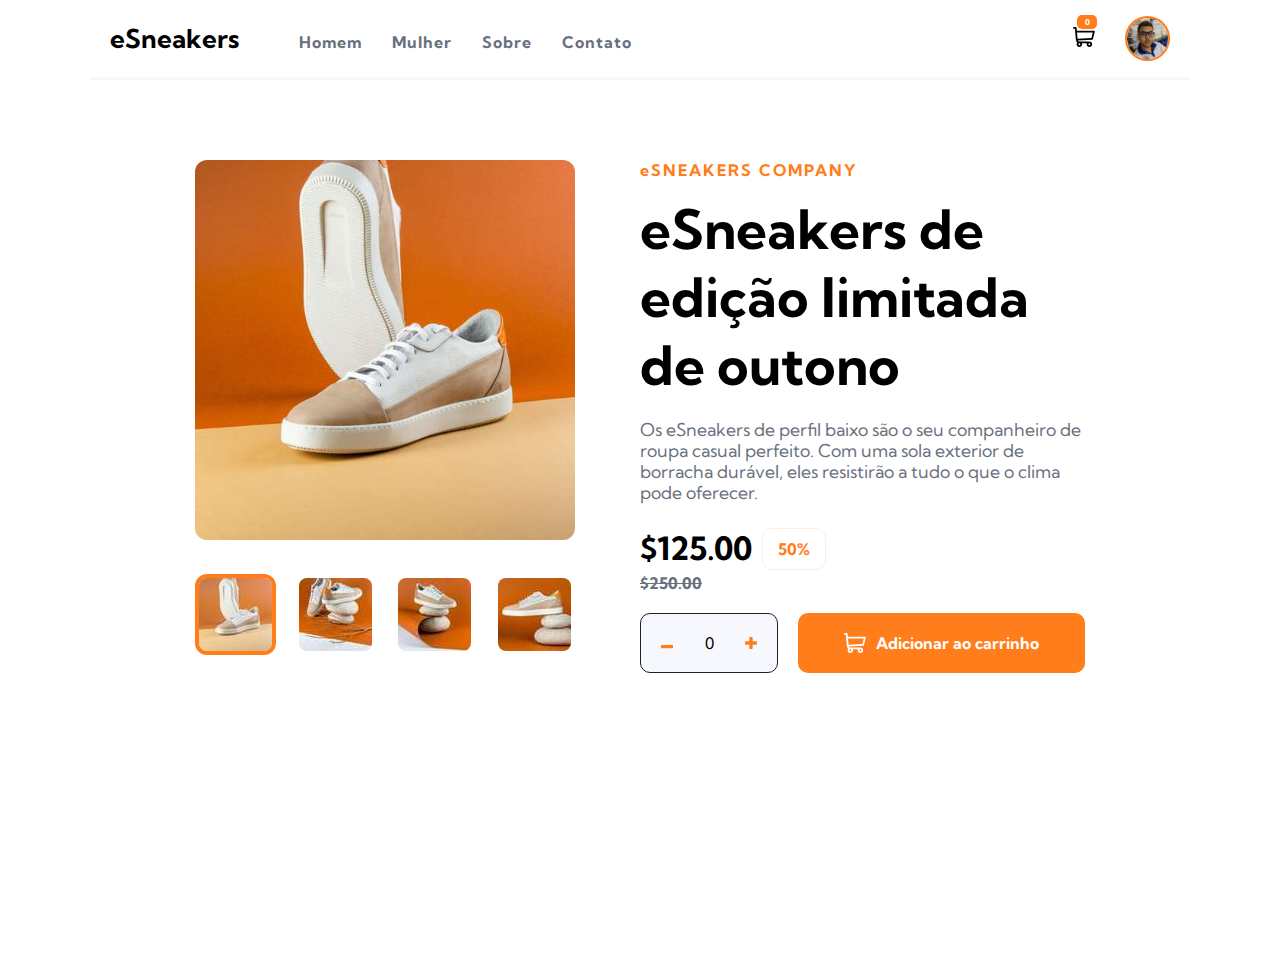
==== index.html @ 0f483d2b "fixed bugs" ====
<!DOCTYPE html>
<html lang="pt-br">
<head>
    <meta charset="UTF-8">
    <meta http-equiv="X-UA-Compatible" content="IE=edge">
    <meta name="viewport" content="width=device-width, initial-scale=1.0">
    <link rel="preconnect" href="https://fonts.googleapis.com">
    <link rel="preconnect" href="https://fonts.gstatic.com" crossorigin>
    <link href="https://fonts.googleapis.com/css2?family=Kumbh+Sans:wght@400;700&display=swap" rel="stylesheet">
    <link rel="stylesheet" href="/./assets/css/main.css">
    <title>eSneakers</title>
</head>
<body>
    <header>
        <div class="left-side">
            <div class="menu__mobile">
                <div class="line"></div>
                <div class="line"></div>
                <div class="line"></div>
            </div>
            <h5 id="logo">eSneakers</h5>
            <nav>
                <ul class="menu">
                    <li>Homem</li>
                    <li>Mulher</li>
                    <li>Sobre</li>
                    <li>Contato</li>
                </ul>
            </nav>
        </div>
        <div class="right-side">
            <div class="cart">
                <img src="/./assets/icons/icon-cart.svg" alt="">
                <span id="cart__amount">0</span>
            </div>
            <div class="person">
                <img src="/./assets/images/image-perfil.jpg" alt="">
            </div>
        </div>
    </header>
    <main>
        <div class="container">
            <section class="product">
                <div class="product__side-left">
                    <div class="product__main-image">
                        <div class="arrow-previous">
                            <img src="/./assets/icons/icon-previous.svg" alt="">
                        </div>
                        <img src="/./assets/images/image-product-1.jpg" alt="" class="image-actual">
                        <div class="arrow-next">
                            <img src="/./assets/icons/icon-next.svg" alt="">
                        </div>
                    </div>
                    <div class="images-thumbnail">
                        <div class="image-thumbnail active" data-number="0">
                            <img src="/./assets/images/image-product-1-thumbnail.jpg" alt="">
                        </div>
                        <div class="image-thumbnail" data-number="1">
                            <img src="/./assets/images/image-product-2-thumbnail.jpg" alt="">
                        </div>
                        <div class="image-thumbnail" data-number="2">
                            <img src="/./assets/images/image-product-3-thumbnail.jpg" alt="">
                        </div>
                        <div class="image-thumbnail" data-number="3">
                            <img src="/./assets/images/image-product-4-thumbnail.jpg" alt="">
                        </div>
                    </div>
                </div>
                <div class="product__side-right">
                    <div class="product__description">
                        <div class="product__description-company">eSNEAKERS COMPANY</div>
                        <div class="product__description-edition">
                            <h1>eSneakers de edição limitada de outono</h1>
                        </div>
                        <div class="product__description-text">
                            Os eSneakers de perfil baixo são o seu companheiro de roupa casual perfeito. 
                            Com uma sola exterior de borracha durável, 
                            eles resistirão a tudo o que o clima pode oferecer.
                        </div>
                        <div class="product_description-values">
                            <div class="product__description-price">$125.00</div>
                            <div class="product__description--old-price">$250.00</div>
                        </div>     
                    </div>
                    <div class="product__add-cart">
                        <div class="product__add-cart--btns">
                            <div class="product__add-cart--btnDown">
                                <img src="/./assets/icons/icon-minus.svg" alt="">
                            </div>                    
                            <div class="product__add-cart--amount">0</div>
                            <div class="product__add-cart--btnUp">
                                <img src="/./assets/icons/icon-plus.svg" alt="">
                            </div>
                        </div>
                        <div class="product__add-cart--button">
                            <svg width="22" height="20" xmlns="http://www.w3.org/2000/svg"><path d="M20.925 3.641H3.863L3.61.816A.896.896 0 0 0 2.717 0H.897a.896.896 0 1 0 0 1.792h1l1.031 11.483c.073.828.52 1.726 1.291 2.336C2.83 17.385 4.099 20 6.359 20c1.875 0 3.197-1.87 2.554-3.642h4.905c-.642 1.77.677 3.642 2.555 3.642a2.72 2.72 0 0 0 2.717-2.717 2.72 2.72 0 0 0-2.717-2.717H6.365c-.681 0-1.274-.41-1.53-1.009l14.321-.842a.896.896 0 0 0 .817-.677l1.821-7.283a.897.897 0 0 0-.87-1.114ZM6.358 18.208a.926.926 0 0 1 0-1.85.926.926 0 0 1 0 1.85Zm10.015 0a.926.926 0 0 1 0-1.85.926.926 0 0 1 0 1.85Zm2.021-7.243-13.8.81-.57-6.341h15.753l-1.383 5.53Z" fill="#000000" fill-rule="nonzero"/></svg>
                            Adicionar ao carrinho
                        </div>
                    </div>
                </div>
            </section>
        </div>
    </main>
    <script src="/./src/js/JSON.js"></script>
    <script src="/./src/js/main.js"></script>
    <script src="/src/js/modal.js"></script>
</body>
</html>
---- assets/css/main.css ----
:root{
    --orange-color: hsl(26, 100%, 55%);
    --pale-color: hsl(25, 100%, 94%);
    --blue-color: hsl(220, 13%, 13%);
    --dark--blue-color: hsl(219, 9%, 45%);
    --gray-blue--color: hsl(220, 14%, 75%);
    --light-gray--color: hsl(223, 64%, 98%);
    --white-color: hsl(0, 0%, 100%);
    --black-color:(with 75% opacity for lightbox background): hsl(0, 0%, 0%);
}
*{
    margin: 0;
    padding: 0;
    box-sizing: border-box;
    font-family: 'Kumbh Sans', sans-serif;
    text-decoration: none;
    list-style: none;
}

body,html{
    position: relative;
    overflow-x: hidden;
}
/*       */
header,
main{
    margin: auto;
}
main{
    max-width: 950px;
    min-height: 100vh;
    padding: 80px 30px;
}
/*       */

/* HEADER */
header{
    display: flex;
    align-items: center;
    justify-content: space-between;
    border-bottom: 3px solid var(--light-gray--color);
    height: 80px;
    max-width: 1100px;
    padding: 0 20px;
}

/* LEFT SIDE */
.left-side{
}
.menu__mobile{
    display: none;
    cursor: pointer;
    margin-right: 40px;
}
.line{
    height: 5px;
    margin: 5px 0;
    width: 30px;
    background-color: var(--blue-color);
    border-radius: 5px;
    transition: 0.3s all ease;

}
.menu{
    display: flex;
    font-weight: 700;
    color: var(--dark--blue-color);
    letter-spacing: 1px;
    height: 100%;
    transition: 0.3s all ease-in;

}
.menu li{
    border-bottom: 3px solid transparent;
    padding: 35px 15px 25px;
    cursor: pointer;
}
.menu li:hover{
    border-color: var(--orange-color);
}
#logo{
    font-size: 26px;
    margin-right: 45px;
}

/*       */

.left-side,
.right-side{
    display: flex;
    align-items: center;
    height: 100%;
    margin: 30px 0;
}

/* RIGHT-SIDE */
.person{
    border: 2px solid var(--orange-color);
    width: 45px;
    height: 45px;
    margin-left: 30px;
}
.cart{
    position: relative;
    cursor: pointer;
}
#cart__amount{
    position: absolute;
    top: -12px;
    right: -2px;
    font-size: 0.5em;
    font-weight: 700;
    background-color: var(--orange-color);
    color: var(--white-color);
    border-radius: 5px;
    padding: 2px 5px;
    min-width: 20px;
    text-align: center;
}
.person img{
    width: 100%;
    height: 100%;
}
.person,
.person img{
    border-radius: 50%;
}
/*           */

/* CONTAINER */
.container{
}
/* IMAGENS DOS PRODUTOS */
.product__side-left{
    display: flex;
    flex-direction: column;
    max-width: 380px;
}
.product{
    display: grid;
    grid-template: auto / repeat(2, 1fr);
}
.product__main-image{
    position: relative;
}
.images-thumbnail{
    display: flex;
    align-items: center;
    justify-content: space-between;
    margin-top: 30px;
}
.image-thumbnail img{
    border-radius: 8px;
}
.image-actual{
    width: 100%;
}
.image-thumbnail,
.image-actual{
    cursor: pointer;   
    border-radius: 12px;
}
.image-thumbnail{
    border: 4px solid transparent;
    height: 81px;
    width: 81px;
}
.image-thumbnail.active{
    border-color: var(--orange-color); 
}
.image-thumbnail.active > img{
    opacity: 0.8;
}
/*           */
/* DESCRIPTION */
.product__side-right{
    display: flex;
    justify-content: center;
    align-items: center;
    flex-direction: column;
}
.product__description-company{
    letter-spacing: 2px;
    color: var(--orange-color);
    font-weight: 700;
}
.product__description-edition{
    margin: 15px 0;
    font-size: 1.7em;
    color:var(--black-color);
}
.product__description-text{
    font-size: 1.1em;
    color: var(--dark--blue-color);
    margin: 20px 0 25px;
}
.product__description-price{
    font-weight: 700;
    font-size: 2em;
}
.product__description-price::after{
    content: '50%';
    position: absolute;
    font-size: 0.5em;
    color: var(--orange-color);
    padding: 10px 15px;
    margin-left: 10px;
    border: 1px solid var(--pale-color);
    border-radius: 10px;
}
.product__description--old-price{
    font-weight: 700;
    color: var(--dark--blue-color);
    text-decoration: line-through;
    margin: 5px 0 20px;
}
/*       */
/*  CARRINHO     */
.product__add-cart{
    display: flex;
    width: 100%;
}
.product__add-cart--btns{
    display: flex;
    justify-content: space-between;
    align-items: center;
    background-color:var(--light-gray--color);
    padding: 12px 20px;
    width: 200px;
    margin-right: 20px;
    border: 1px solid var(--blue-color);
    border-radius: 10px;
}
.product__add-cart--btnUp,
.product__add-cart--btnDown{
    cursor: pointer;
    user-select: none;
}
.product__add-cart--button{
    background-color: var(--orange-color);
    border-radius: 10px;
    width: 100%;
    display: flex;
    justify-content: center;
    align-items: center;
    padding: 20px;
    color: #fff;
    font-weight: 700;
    cursor: pointer;
    transition: .3s all ease;
}
.product__add-cart--button:hover{
    background-color: var(--dark--blue-color);
}
.product__add-cart--button svg{
    margin-right: 10px;
}
.product__add-cart--button path{
    fill: #fff;
}

/*       */

/* MODAL */
.modal{
    position: absolute;
    top: 0;
    left: 0;
    bottom: 0;
    width: 100vw;
    background-color:  rgba(0, 0, 0, 0.5);
    z-index: 999;
}
.modal__content{
    display: flex;
    flex-direction: column;
    align-items: center;
    justify-content: center;
    max-width: 400px;
    margin: auto;
    height: 90%;
}
.modal__image{
    position: relative;
}
.modal__close,
.arrow-previous,
.arrow-next{
    position: absolute;
    user-select: none;
}
.product .arrow-previous,
.product .arrow-next{
    display: none;
    top: 50%;
    box-shadow: 0 0 5px #000;
}
.product .arrow-next{
    right: -20px;
}
.product .arrow-previous{
    left: -20px;
}
.modal__close{
    top: -50px;
    right: -25px;
    cursor: pointer;
}
.modal .arrow-next{
    right: -20px;
}
.modal .arrow-previous{
    left: -20px;
}
.modal .arrow-next,
.modal .arrow-previous{
    top: 50%;
}
.arrow-previous,
.arrow-next{
    border-radius: 30px;
    padding: 15px 18px;
    background-color: var(--white-color);
    cursor: pointer;
    transition: .3s all ease;
}
.arrow-previous:hover,
.arrow-next:hover{
    background-color: var(--orange-color);
}

@media screen and (max-width: 992px) {
    main{
        padding: 60px 30px;
    }
    h1{
        font-size: 1.3em;
    }
    .product__description-text{
        font-size: 1.2em;
    }
    .menu{
        position: absolute;
        left: -1000px;
        top: 0;
        width: 60vw;
        background-color: var(--white-color);
        z-index: 3;
        flex-direction: column;
    }
    .menu.active{
        left: 0;    
    }
    .menu li{
        color: var(--blue-color);
    }
    .menu li:first-child{
        margin-top: 60px;
    }
    .menu__mobile{
        display: block;
        z-index: 4;
        transition: .3s all ease-out;
    }
    .menu__mobile.active .line:nth-child(1){
        transform: translateY(10px) rotate(45deg);
    }
    .menu__mobile.active .line:nth-child(2){
        opacity: 0;
    }
    .menu__mobile.active .line:nth-child(3){
        transform: translateY(-11px) rotate(135deg);
    }
    .product{
        grid-template: repeat(2, auto) / 1fr;
        place-items: center;
    }
    .images-thumbnail{
        display: none;
    }
    .product__description{
        margin-top: 60px;
    }
    .product__side-left{
        max-width: 450px;
    }
    .product__description-price{
        position: relative;
        font-size: 2.5em;
    }
    .product__description--old-price{
        font-size: 1.5em;
        margin: 0;
    }
    .product__description-price::after{
        content: "50%";
        top: -5px;
        left: 125px;
        border: 0;
        font-size: 0.4em;
    }
    .product__description-text{
        margin: 15px 0 40px;
    }
    .product_description-values{
        display: flex;
        align-items: center;
    }
    .product__add-cart,
    .product_description-values{
        justify-content: space-between;
    }
    .product__add-cart{
        margin-top: 30px;
    }
    .product__add-cart--btns{
        width: 250px;
    }
    .product__add-cart--button{
        max-width: 350px;
    }
    .product .arrow-previous,
    .product .arrow-next{
        display: block;
    }
}
@media screen and (max-width: 768px) {
    h1{
    }
    .product__description-text{
        font-size: 1.1em;
        margin: 15px 0 25px;
    }
    .product__description{
        margin-top: 40px;
    }
    .product__add-cart{
        align-items: center;
    }
    .product__add-cart--btns{
        padding: 20px;
        max-width: 180px;
    }
    .product__add-cart--button{
        font-size: 1.2em;
    }
    .product__side-left{
        max-width: 400px;
    }
}
@media screen and (max-width: 500px) {
    h1{
        font-size: 1.3em;
    }
    .product__description-text{
        font-size: 1.1em;
    }
    main{
        padding: 0 0 80px;
    }
    .product__description{
        margin-top: 20px;
    }
    .product__description-price{
        font-size: 2.2em;
    }
    .product__description--old-price{
        font-size: 1.3em;
    }
    .product__description-price::after {
        content: "50%";
        left: 110px;
    }
    .product__add-cart{
        flex-direction: column;
    }
    .product__add-cart--btns{
        margin: 0 0 10px;
    }
    .product__add-cart--button{
        font-size: 1em;
    }
    .product__add-cart--btns,
    .product__add-cart--button{
        max-width: 100%;
        width: 100%;
    }

    .image-actual{
        border-radius: 0;
    }
    .product__side-left{
        max-width: 100vw;
    }
    .product__side-right{
        padding: 0 20px;
    }
    .product .arrow-previous{
        left: 10px;
    }
    .product .arrow-next{
        right: 10px;
    }
}
@media screen and (max-width: 380px){
    .menu__mobile{
        margin-right: 20px;
    }
    #logo{
        margin-right: 20px;
        font-size: 22px;
    }
    .person{
        width: 40px;
        height: 40px;
        margin-left: 20px;
    }
    .left-side, 
    .right-side{
        margin: 0;
    }
    h1{
        font-size: 1.2em;
    }
    .product__description-text{
        font-size: 1em;
    }
    .product__description-price{
        font-size: 2em;
    }
    .product__description-price::after {
        content: "50%";
        left: 95px;
    }
}
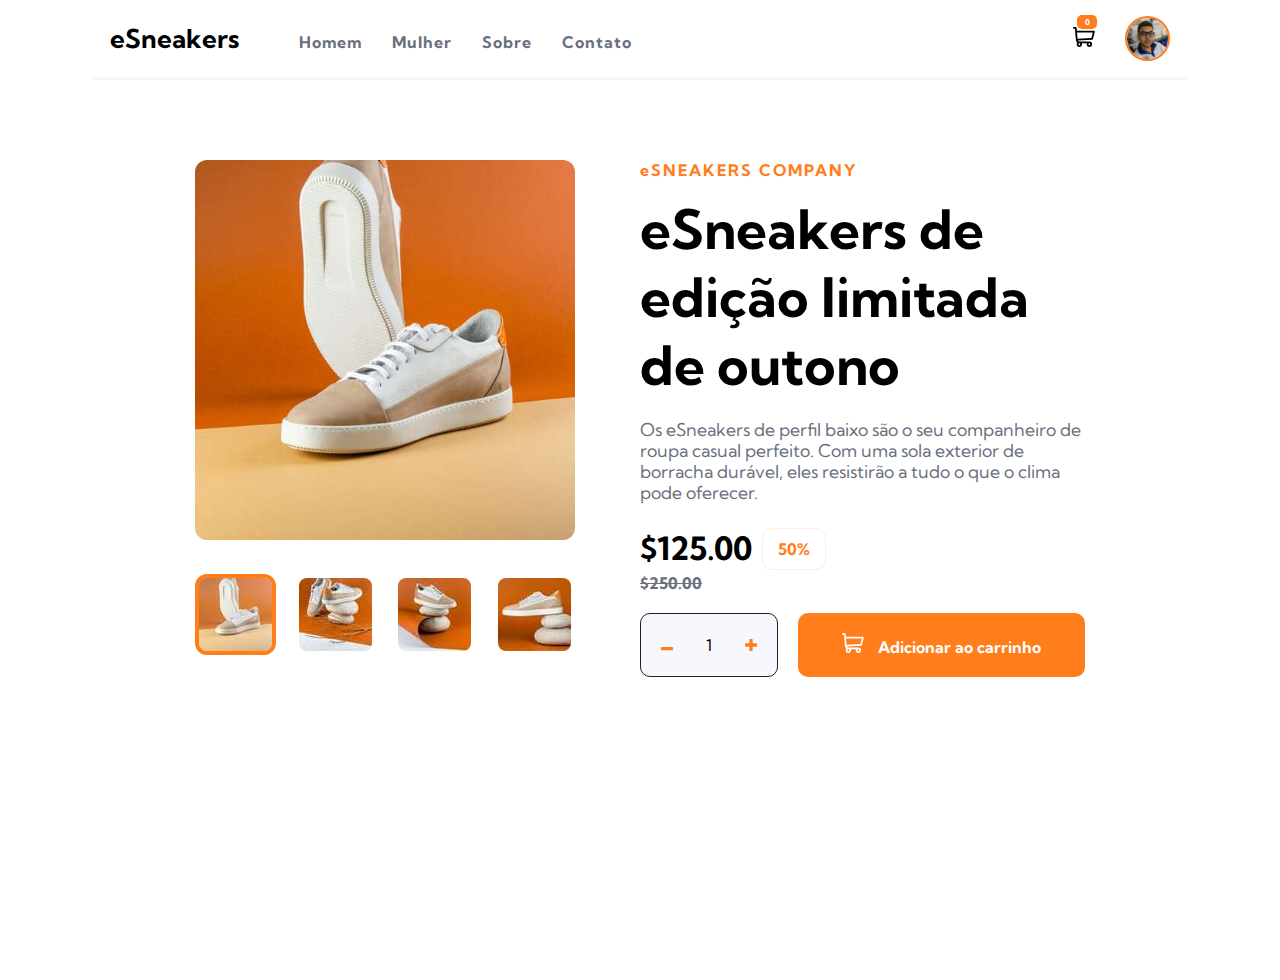
==== commit b9f34c07: "Added cart function. Add to cart function added. Added remove from cart function. Version 1.0 of fi" ====
--- a/index.html
+++ b/index.html
@@ -7,7 +7,7 @@
     <link rel="preconnect" href="https://fonts.googleapis.com">
     <link rel="preconnect" href="https://fonts.gstatic.com" crossorigin>
     <link href="https://fonts.googleapis.com/css2?family=Kumbh+Sans:wght@400;700&display=swap" rel="stylesheet">
-    <link rel="stylesheet" href="/./assets/css/main.css">
+    <link rel="stylesheet" href="./assets/css/main.css">
     <title>eSneakers</title>
 </head>
 <body>
@@ -30,11 +30,11 @@
         </div>
         <div class="right-side">
             <div class="cart">
-                <img src="/./assets/icons/icon-cart.svg" alt="">
+                <img src="./assets/icons/icon-cart.svg" alt="">
                 <span id="cart__amount">0</span>
             </div>
             <div class="person">
-                <img src="/./assets/images/image-perfil.jpg" alt="">
+                <img src="./assets/images/image-perfil.jpg" alt="">
             </div>
         </div>
     </header>
@@ -44,25 +44,25 @@
                 <div class="product__side-left">
                     <div class="product__main-image">
                         <div class="arrow-previous">
-                            <img src="/./assets/icons/icon-previous.svg" alt="">
+                            <img src="./assets/icons/icon-previous.svg" alt="">
                         </div>
-                        <img src="/./assets/images/image-product-1.jpg" alt="" class="image-actual">
+                        <img src="./assets/images/image-product-1.jpg" alt="" class="image-actual">
                         <div class="arrow-next">
-                            <img src="/./assets/icons/icon-next.svg" alt="">
+                            <img src="./assets/icons/icon-next.svg" alt="">
                         </div>
                     </div>
                     <div class="images-thumbnail">
                         <div class="image-thumbnail active" data-number="0">
-                            <img src="/./assets/images/image-product-1-thumbnail.jpg" alt="">
+                            <img src="./assets/images/image-product-1-thumbnail.jpg" alt="">
                         </div>
                         <div class="image-thumbnail" data-number="1">
-                            <img src="/./assets/images/image-product-2-thumbnail.jpg" alt="">
+                            <img src="./assets/images/image-product-2-thumbnail.jpg" alt="">
                         </div>
                         <div class="image-thumbnail" data-number="2">
-                            <img src="/./assets/images/image-product-3-thumbnail.jpg" alt="">
+                            <img src="./assets/images/image-product-3-thumbnail.jpg" alt="">
                         </div>
                         <div class="image-thumbnail" data-number="3">
-                            <img src="/./assets/images/image-product-4-thumbnail.jpg" alt="">
+                            <img src="./assets/images/image-product-4-thumbnail.jpg" alt="">
                         </div>
                     </div>
                 </div>
@@ -85,11 +85,11 @@
                     <div class="product__add-cart">
                         <div class="product__add-cart--btns">
                             <div class="product__add-cart--btnDown">
-                                <img src="/./assets/icons/icon-minus.svg" alt="">
+                                <img src="./assets/icons/icon-minus.svg" alt="">
                             </div>                    
-                            <div class="product__add-cart--amount">0</div>
+                            <div class="product__add-cart--amount">1</div>
                             <div class="product__add-cart--btnUp">
-                                <img src="/./assets/icons/icon-plus.svg" alt="">
+                                <img src="./assets/icons/icon-plus.svg" alt="">
                             </div>
                         </div>
                         <div class="product__add-cart--button">
@@ -101,8 +101,8 @@
             </section>
         </div>
     </main>
-    <script src="/./src/js/JSON.js"></script>
-    <script src="/./src/js/main.js"></script>
-    <script src="/src/js/modal.js"></script>
+    <script src="./src/js/JSON.js"></script>
+    <script src="./src/js/main.js"></script>
+    <script src="./src/js/modal.js"></script>
 </body>
 </html>--- a/assets/css/main.css
+++ b/assets/css/main.css
@@ -35,6 +35,7 @@
 
 /* HEADER */
 header{
+    position: relative;
     display: flex;
     align-items: center;
     justify-content: space-between;
@@ -236,20 +237,20 @@
     cursor: pointer;
     user-select: none;
 }
-.product__add-cart--button{
+.product__add-cart--button,
+.cart__finalize-order{
     background-color: var(--orange-color);
     border-radius: 10px;
     width: 100%;
-    display: flex;
-    justify-content: center;
-    align-items: center;
+   text-align: center;
     padding: 20px;
     color: #fff;
     font-weight: 700;
     cursor: pointer;
     transition: .3s all ease;
 }
-.product__add-cart--button:hover{
+.product__add-cart--button:hover, 
+.cart__finalize-order:hover{
     background-color: var(--dark--blue-color);
 }
 .product__add-cart--button svg{
@@ -258,9 +259,7 @@
 .product__add-cart--button path{
     fill: #fff;
 }
-
 /*       */
-
 /* MODAL */
 .modal{
     position: absolute;
@@ -269,7 +268,7 @@
     bottom: 0;
     width: 100vw;
     background-color:  rgba(0, 0, 0, 0.5);
-    z-index: 999;
+    z-index: 8;
 }
 .modal__content{
     display: flex;
@@ -329,6 +328,104 @@
     background-color: var(--orange-color);
 }
 
+/* CART  */
+.cart__checkout{
+    position: absolute;
+    top: 85px;
+    right: 25px;
+    z-index: 1;
+    background-color: var(--white-color);
+    min-width: 415px;
+    height: 300px;
+    border-radius: 12px;
+    box-shadow: 0 0 10px var(--gray-blue--color);
+    padding: 20px;
+}
+.cart__checkout-name{
+    padding-bottom:  25px;
+    font-weight: 600;
+}
+.cart__checkout-name::after{
+    content: '';
+    position: absolute;
+    left: 0;
+    top: 60px;
+    width: 100%;
+    border-bottom: 1px solid var(--gray-blue--color);
+    margin-bottom: 20px;
+}
+.cart__checkout-settings{
+    display: flex;
+    justify-content: space-between;
+}
+.close__cart{
+    cursor: pointer;
+}
+.close__cart img{
+    width: 20px;
+    height: 20px;
+}
+.cart__checkout-products{
+    display: none;
+    flex-direction: column;
+    margin-top: 10px;
+}
+.cart__product-about{
+    display: flex;
+    justify-content: space-between;
+    align-items: center;
+    padding-bottom: 10px;
+}
+.cart__product-image{
+    margin-right: 15px;
+}
+.cart__product-image img{
+    width: 50px;
+    border-radius: 5px;
+}
+.cart__product-descriptions{
+    margin-right: 15px;
+}
+.cart__product-values{
+    border-top: 1px dotted var(--blue-color);
+    margin-top: 5px;
+    display: flex;
+    justify-content: space-evenly;
+    align-items: center;
+    color: var(--dark--blue-color);
+    padding-top: 10px;
+}
+.cart__product-amount{
+    padding: 5px 0;
+    margin-right: 10px;
+}
+.cart__product-value{
+    font-weight: 700;
+    color: var(--blue-color);
+}
+.cart__product-amount,
+.cart__product-value,
+.cart__product-name,
+.cart__checkout-name,
+.cart__checkout-empty{
+    font-size: 1.3em;
+}
+.cart__checkout-empty{
+    justify-content: center;
+    align-items: center;
+    height: 200px;
+    color: var(--dark--blue-color);
+}
+
+.cart__finalize-order{
+    margin-top: 20px;
+    padding: 15px;
+}
+.cart__checkout-delete{
+    cursor: pointer;
+}
+/*  */
+
 @media screen and (max-width: 992px) {
     main{
         padding: 60px 30px;
@@ -343,9 +440,12 @@
         position: absolute;
         left: -1000px;
         top: 0;
+        bottom: 0;
         width: 60vw;
+        min-height: 100vh;
+        height: 100%;
         background-color: var(--white-color);
-        z-index: 3;
+        z-index: 5;
         flex-direction: column;
     }
     .menu.active{
@@ -359,7 +459,7 @@
     }
     .menu__mobile{
         display: block;
-        z-index: 4;
+        z-index: 6;
         transition: .3s all ease-out;
     }
     .menu__mobile.active .line:nth-child(1){
@@ -423,10 +523,9 @@
     .product .arrow-next{
         display: block;
     }
+   
 }
 @media screen and (max-width: 768px) {
-    h1{
-    }
     .product__description-text{
         font-size: 1.1em;
         margin: 15px 0 25px;
@@ -485,7 +584,6 @@
         max-width: 100%;
         width: 100%;
     }
-
     .image-actual{
         border-radius: 0;
     }
@@ -500,6 +598,22 @@
     }
     .product .arrow-next{
         right: 10px;
+    }
+    .cart__checkout{
+        min-width: 0;
+        max-width: 100%;
+        right: 5px;
+        left: 5px;
+        margin: 5px;
+        overflow-x: hidden;
+    }
+    .cart__product-image,
+    .cart__product-descriptions{
+        margin: 0;
+    }
+    .cart__product-name{
+        margin: 0 10px;
+        font-size: 1.1em;
     }
 }
 @media screen and (max-width: 380px){
@@ -532,4 +646,10 @@
         content: "50%";
         left: 95px;
     }
+    .cart__product-amount,
+    .cart__product-value,
+    .cart__product-name,
+    .cart__checkout-name{
+        font-size: 1.1em;
+    }
 }